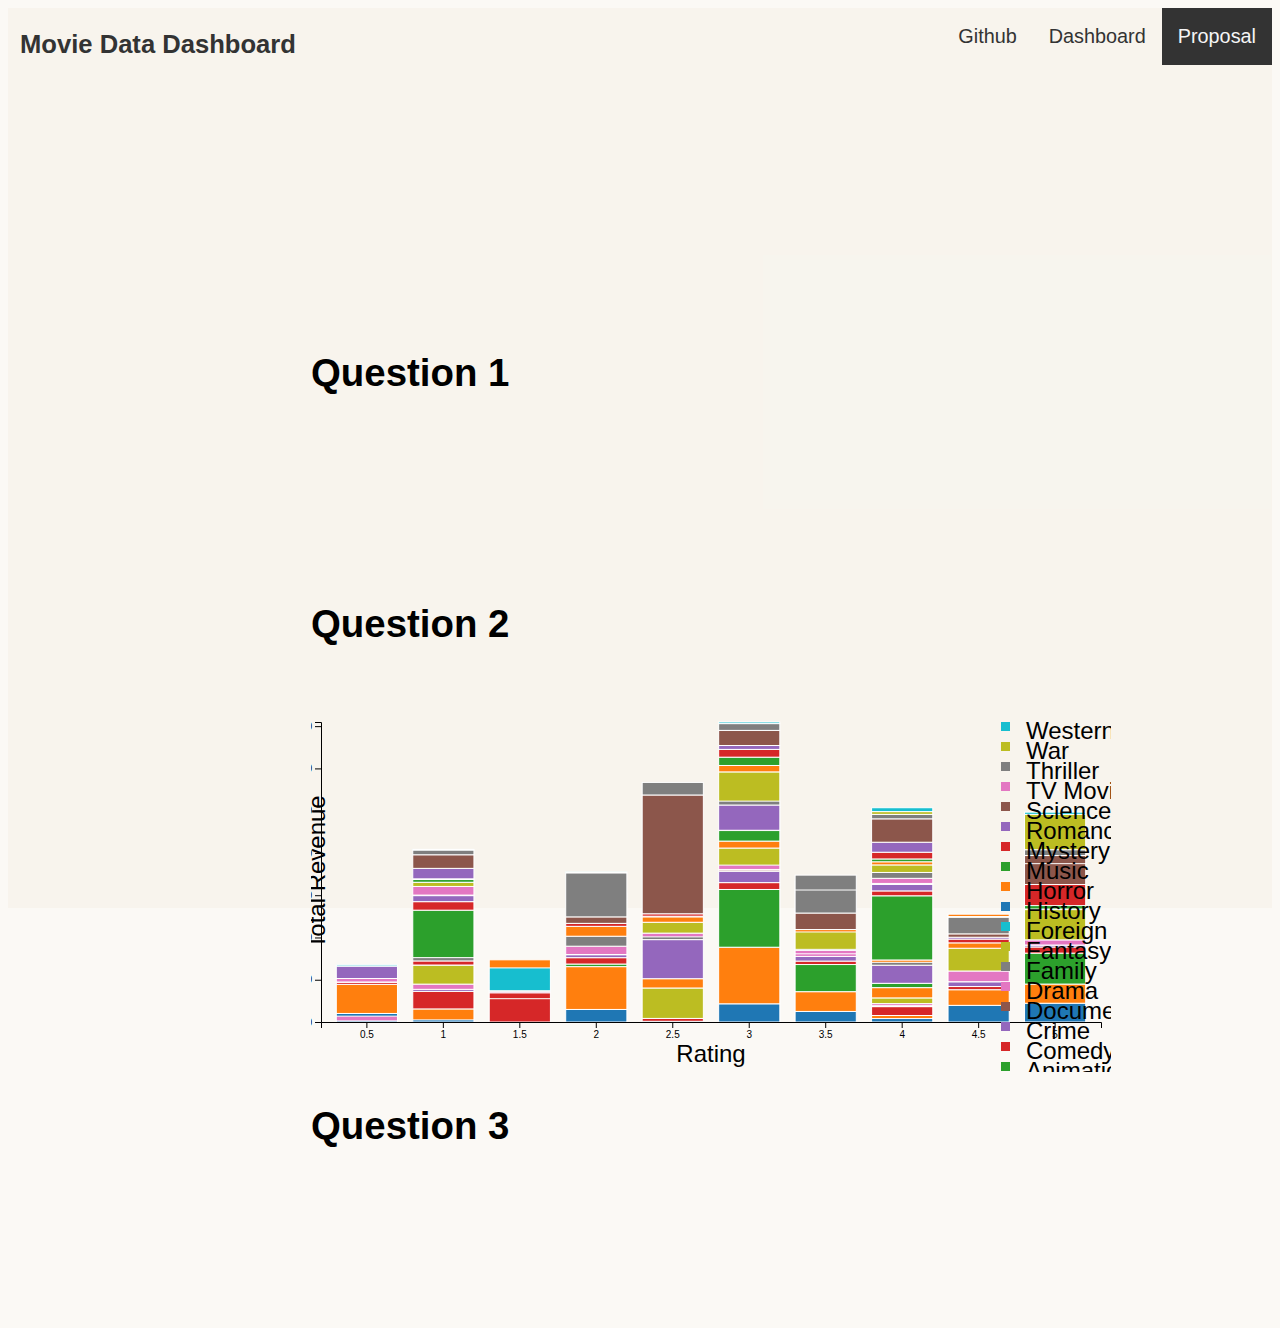
==== dashboard.html @ 43e020c4 "Update dashboard.html" ====
<!doctype html>
<html>
    <head>
        <meta charset="utf-8">
        <meta name="viewport" content="width=device-width, initial-scale=1">
        <title>Movie Data Dashboard for Data Viz</title>
         <!--Link CSS design file-->
            <link href="css/graphics_global.css" rel="stylesheet" type="text/css" />
            <link href="css/Layout_dashboard.css" rel="stylesheet" type="text/css" />
            <!-- Include D3.js library -->
        <script src="d3.v7.min.js"></script>
    </head>
    <style>
    </style>
    <div class="topnav">
        <a class="active" href="index.html">Proposal</a>
        <a href="dashboard.html">Dashboard</a>
        <a href="https://github.com/JonahRileyHuggins/DataVizDashboard">Github</a>
      
    </div>
    <div class="Information">
        <h1><strong>Question 1</strong></h1>
        <div class="question1">
            <!-- Create an SVG container for the plot -->
            <svg id="q1canvas"></svg>
        </div>
        <h1><strong>Question 2</strong></h1>
        <div class="question2">
            <!-- Create an SVG container for the plot -->
            <svg id="barchart" width="800" height="400"></svg>
        </div>
        <h1><strong>Question 3</strong></h1>
        <div class="question3">
            <!-- Create an SVG container for the plot -->
            <svg id="q3scatterplot"></svg>
				<svg id="q3legend"></svg>
        </div>
    </div>
    
    </div>
    <!-- Include JavaScript file -->
    <script src="javascript/q1.js"></script>
    <script src="javascript/q2.js"></script>
    <script src="javascript/q3.js"></script>
    <body>
        <div class="title">
            <h1>Movie Data Dashboard</h1>
        </div>

    </body>
</html>
---- css/graphics_global.css ----
body, html {
	height: 100%;
	Background-color: rgba(238, 233, 218, 0.26);
  }
  
  * {
	box-sizing: border-box;
  }


/* Add a black background color to the top navigation */
.topnav {
	background-color: None;
	overflow: hidden;
  }
  
  /* Style the links inside the navigation bar */
  .topnav a {
	float: right;
	color: #333;
	text-align: center;
	padding: 17px 16px;
	text-decoration: none;
	font-size: 1.55vw;
	font-family: Arial, Helvetica, sans-serif;
  }
  
  /* Change the color of links on hover */
  .topnav a:hover {
	background-color: #333;
	color: whitesmoke;
  }
  
  /* Add a color to the active/current link */
  .topnav a.active {
	background-color: #333;
	color: whitesmoke;
  }
  
  .title {
	background-color: rgba(0,0,0, 0.0); /* Black w/opacity/see-through */
	color: #333;
	font-weight: bold;
	font-family: Arial, Helvetica, sans-serif;
	position: absolute;
	top: 5%;
	left: 15%;
	transform: translate(-50%, -50%);
	z-index: 2;
	width: 30%;
	padding: 20px;
	text-align: left;
	font-size: 1vw;
  }
---- css/Layout_dashboard.css ----
/* Position text in the middle of the page/image */
.Information {
    background-color: rgba(255,255,255 1.0)
    font-weight: bold;
    font-family: Arial, Helvetica, sans-serif;
    font-color: initial;
    position: absolute;
    top: 70%;
    left: 60%;
    transform: translate(-50%, -50%);
    z-index: 2;
    padding: 55px;
    height: 80%;
    width: 80%;
    text-align: left;
    font-size: 120%;
  }

  /* CSS for individual question elements */
  .question1 {
    font-family: Arial, Helvetica, sans-serif;
    font-size: 24px;
    border: none;
    background: none;
    top: 20%;
    left: 50%;
}
  


  /* CSS for individual question elements */
  .question2 {
      font-family: Arial, Helvetica, sans-serif;
      font-size: 24px;
      border: none;
      background: none;
      top: 50%;
      left: 50%;
  }
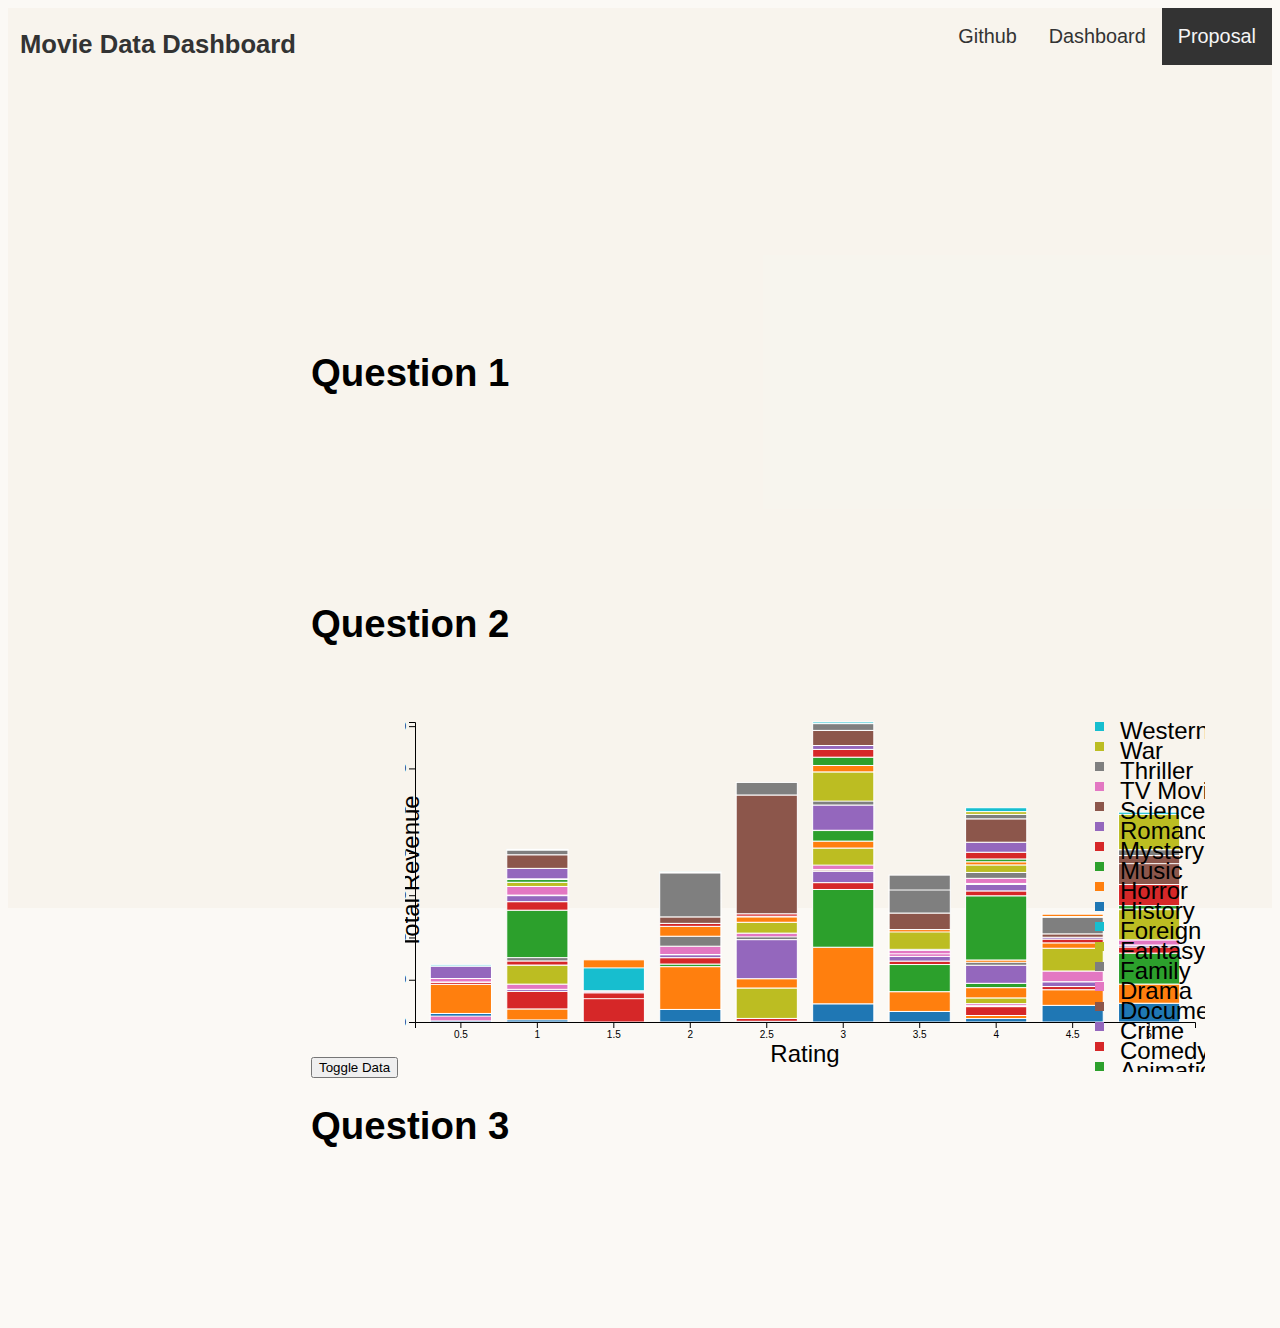
==== commit 724f3eb3: "modified:   dashboard.html 	deleted:    data/revenueVsRatings.csv 	deleted:    data/revenue_by_ratin" ====
--- a/dashboard.html
+++ b/dashboard.html
@@ -26,6 +26,7 @@
         </div>
         <h1><strong>Question 2</strong></h1>
         <div class="question2">
+            <button id="q2button">Toggle Data</button>
             <!-- Create an SVG container for the plot -->
             <svg id="barchart" width="800" height="400"></svg>
         </div>
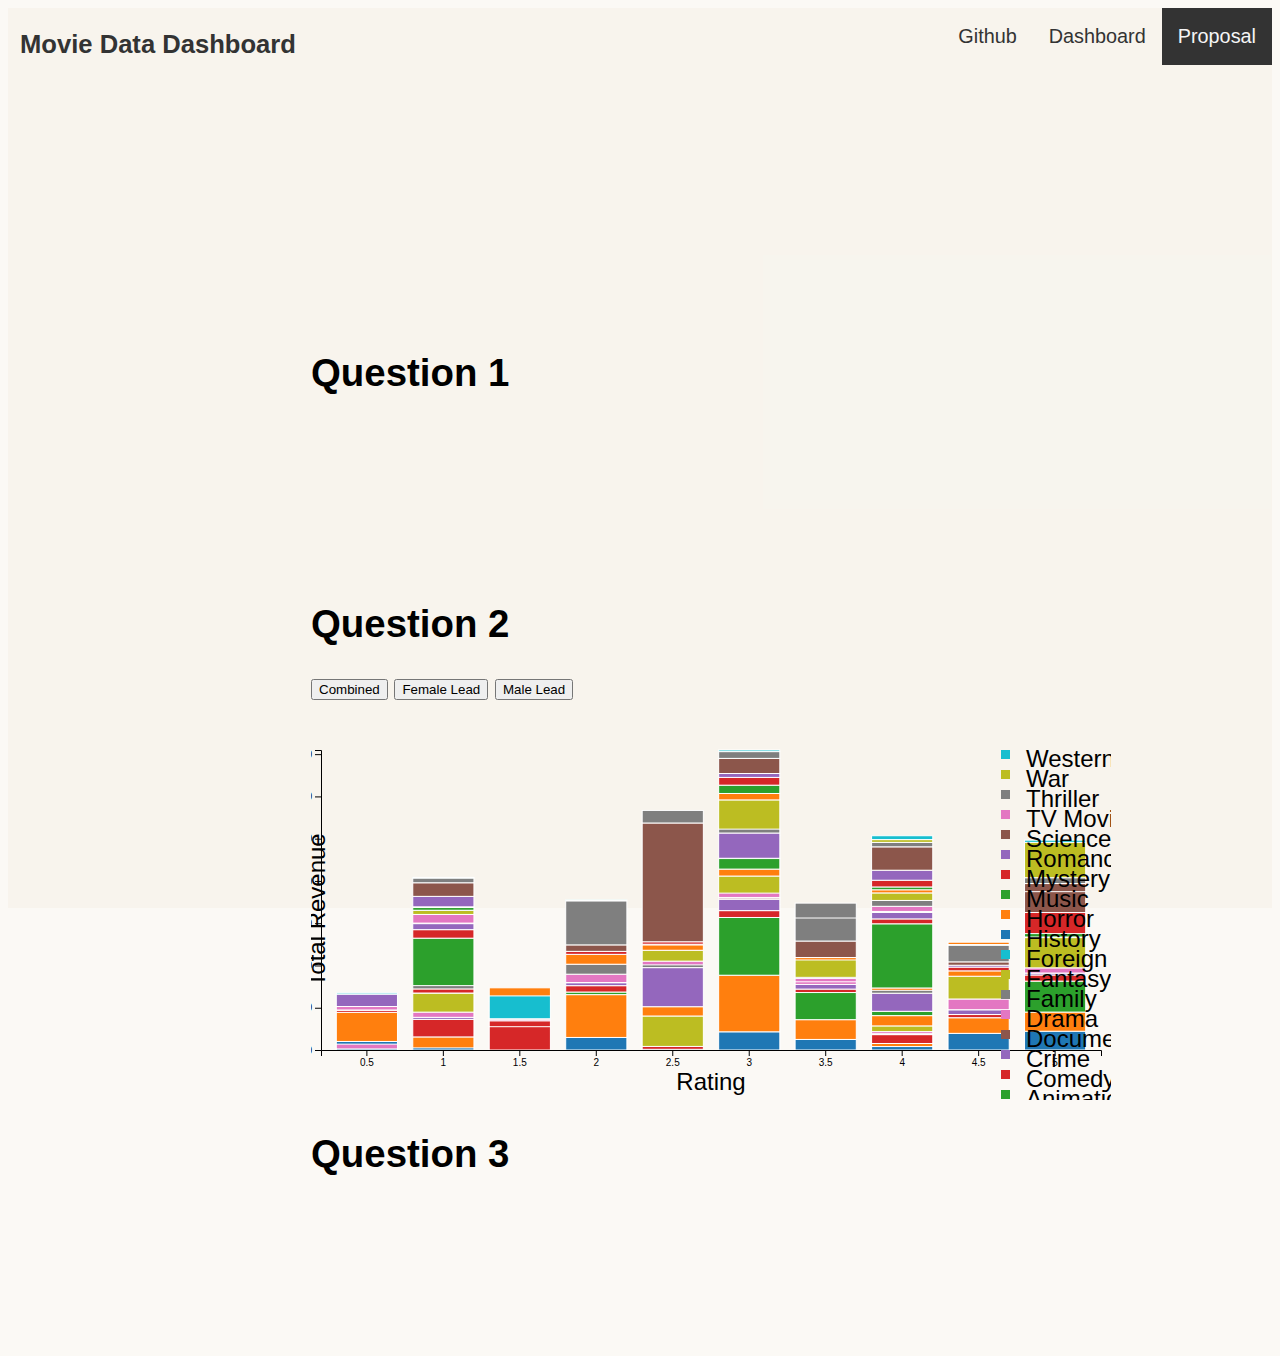
==== commit d100d6ec: "got gender oriented stacked barchart done" ====
--- a/dashboard.html
+++ b/dashboard.html
@@ -26,9 +26,11 @@
         </div>
         <h1><strong>Question 2</strong></h1>
         <div class="question2">
-            <button id="q2button">Toggle Data</button>
+            <button id="combined">Combined</button>
+            <button id="female">Female Lead</button>
+            <button id="male">Male Lead</button>
             <!-- Create an SVG container for the plot -->
-            <svg id="barchart" width="800" height="400"></svg>
+            <svg id="barchart" width="1000" height="600"></svg>
         </div>
         <h1><strong>Question 3</strong></h1>
         <div class="question3">
@@ -40,9 +42,9 @@
     
     </div>
     <!-- Include JavaScript file -->
-    <script src="javascript/q1.js"></script>
+    <!-- <script src="javascript/q1.js"></script> -->
     <script src="javascript/q2.js"></script>
-    <script src="javascript/q3.js"></script>
+    <!-- <script src="javascript/q3.js"></script> -->
     <body>
         <div class="title">
             <h1>Movie Data Dashboard</h1>
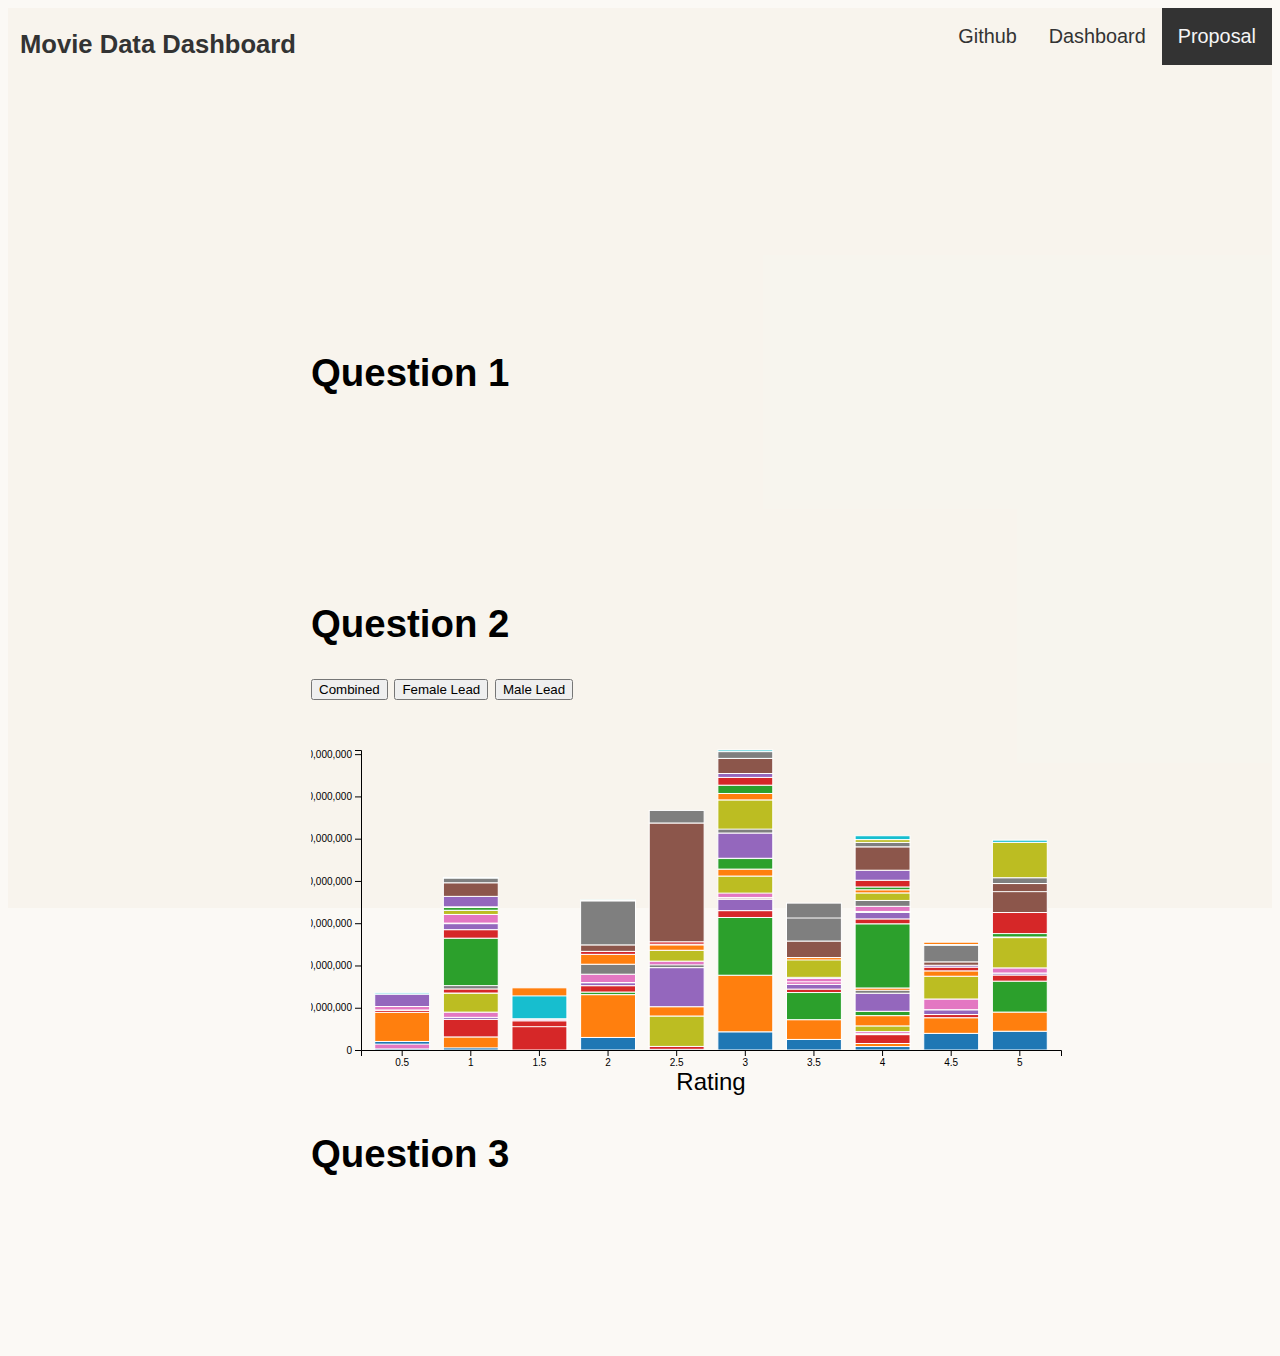
==== commit a473e502: "Merge branch 'main' into q2" ====
--- a/dashboard.html
+++ b/dashboard.html
@@ -42,9 +42,9 @@
     
     </div>
     <!-- Include JavaScript file -->
-    <!-- <script src="javascript/q1.js"></script> -->
+    <script src="javascript/q1.js"></script>
     <script src="javascript/q2.js"></script>
-    <!-- <script src="javascript/q3.js"></script> -->
+    <script src="javascript/q3.js"></script>
     <body>
         <div class="title">
             <h1>Movie Data Dashboard</h1>
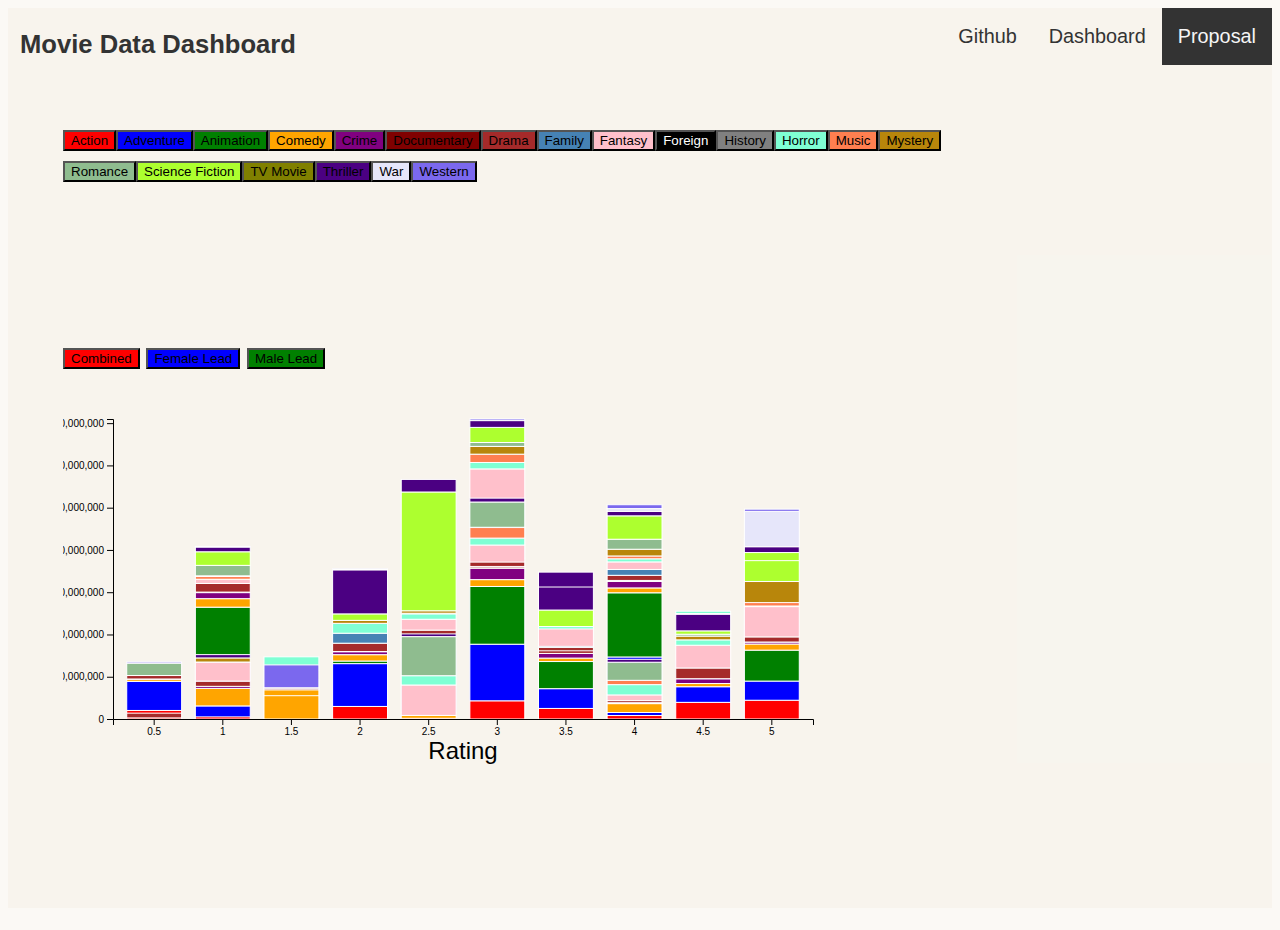
==== commit 07fa6ad8: "Added in legend across the top" ====
--- a/dashboard.html
+++ b/dashboard.html
@@ -18,21 +18,46 @@
         <a href="https://github.com/JonahRileyHuggins/DataVizDashboard">Github</a>
       
     </div>
+            <!-- Add buttons for each genre -->
+
     <div class="Information">
-        <h1><strong>Question 1</strong></h1>
+        
+        <div class="legend">
+            <button id="action">Action</button>
+            <button id="adventure">Adventure</button>
+            <button id="animation">Animation</button>
+            <button id="comedy">Comedy</button>
+            <button id="crime">Crime</button>
+            <button id="documentary">Documentary</button>
+            <button id="drama">Drama</button>
+            <button id="family">Family</button>
+            <button id="fantasy">Fantasy</button>
+            <button id="foreign">Foreign</button>
+            <button id="history">History</button>
+            <button id="horror">Horror</button>
+            <button id="music">Music</button>
+            <button id="mystery">Mystery</button>
+            <button id="romance">Romance</button>
+            <button id="science-fiction">Science Fiction</button>
+            <button id="tv-movie">TV Movie</button>
+            <button id="thriller">Thriller</button>
+            <button id="war">War</button>
+            <button id="western">Western</button>
+        </div>
+
         <div class="question1">
             <!-- Create an SVG container for the plot -->
             <svg id="q1canvas"></svg>
         </div>
-        <h1><strong>Question 2</strong></h1>
         <div class="question2">
-            <button id="combined">Combined</button>
-            <button id="female">Female Lead</button>
-            <button id="male">Male Lead</button>
+            <div id="buttonContainer">
+                <button id="combined">Combined</button>
+                <button id="female">Female Lead</button>
+                <button id="male">Male Lead</button>
+            </div>
             <!-- Create an SVG container for the plot -->
-            <svg id="barchart" width="1000" height="600"></svg>
+            <svg id="barchart" width="600" height="1000"></svg>
         </div>
-        <h1><strong>Question 3</strong></h1>
         <div class="question3">
             <!-- Create an SVG container for the plot -->
             <svg id="q3scatterplot"></svg>
--- a/css/Layout_dashboard.css
+++ b/css/Layout_dashboard.css
@@ -1,42 +1,94 @@
-
 /* Position text in the middle of the page/image */
 .Information {
-    background-color: rgba(255,255,255 1.0)
-    font-weight: bold;
-    font-family: Arial, Helvetica, sans-serif;
-    font-color: initial;
-    position: absolute;
-    top: 70%;
-    left: 60%;
-    transform: translate(-50%, -50%);
-    z-index: 2;
-    padding: 55px;
-    height: 80%;
-    width: 80%;
-    text-align: left;
-    font-size: 120%;
-  }
+  background-color: rgba(255,255,255 1.0)
+  font-weight: bold;
+  font-family: Arial, Helvetica, sans-serif;
+  font-color: initial;
+  position: absolute;
+  /* top: 55%; */
+  /* left: 25%; */
+  /* transform: translate(-50%, -50%); */
+  z-index: 2;
+  padding: 55px;
+  height: 80%;
+  width: 80%;
+  text-align: left;
+  font-size: 120%;
+}
 
-  /* CSS for individual question elements */
-  .question1 {
+#buttonContainer {
+  position: relative;
+}
+
+button {
+  margin-top: 10px; 
+}
+
+/* Apply color-coding to buttons */
+button#combined { background-color: red; }
+button#female { background-color: blue; }
+button#male { background-color: green; }
+
+/* Add color-coding for each genre button */
+button#action { background-color: red; }
+button#adventure { background-color: blue; }
+button#animation { background-color: green; }
+button#comedy { background-color: orange; }
+button#crime { background-color: purple; }
+button#documentary { background-color: maroon; }
+button#drama { background-color: brown; }
+button#family { background-color: steelblue; }
+button#fantasy { background-color: pink; }
+button#foreign { background-color: black; color: white;}
+button#history { background-color: gray; }
+button#horror { background-color: aquamarine; }
+button#music { background-color: coral; }
+button#mystery { background-color: darkgoldenrod; }
+button#romance { background-color: darkseagreen; }
+button#science-fiction { background-color: greenyellow; }
+button#tv-movie { background-color: olive; }
+button#thriller { background-color: indigo; }
+button#war { background-color: lavender; }
+button#western { background-color: mediumslateblue; }
+
+.color-box {
+  width: 20px;
+  height: 20px;
+  margin-right: 8px;
+  border: 1px solid #ccc;
+}
+
+.legend {
+  display: flex;
+  flex-wrap: wrap;
+}
+
+.legend-item {
+  display: flex;
+  align-items: center;
+  margin-right: 40px;
+  margin-bottom: 10px;
+}
+
+
+/* CSS for individual question elements */
+.question1 {
+  font-family: Arial, Helvetica, sans-serif;
+  font-size: 24px;
+  border: none;
+  background: none;
+  top: 10%;
+  left: 50%;
+}
+
+
+
+/* CSS for individual question elements */
+.question2 {
     font-family: Arial, Helvetica, sans-serif;
     font-size: 24px;
     border: none;
     background: none;
-    top: 20%;
+    top: 50%;
     left: 50%;
-}
-  
-
-
-  /* CSS for individual question elements */
-  .question2 {
-      font-family: Arial, Helvetica, sans-serif;
-      font-size: 24px;
-      border: none;
-      background: none;
-      top: 50%;
-      left: 50%;
-  }
-  
-  +}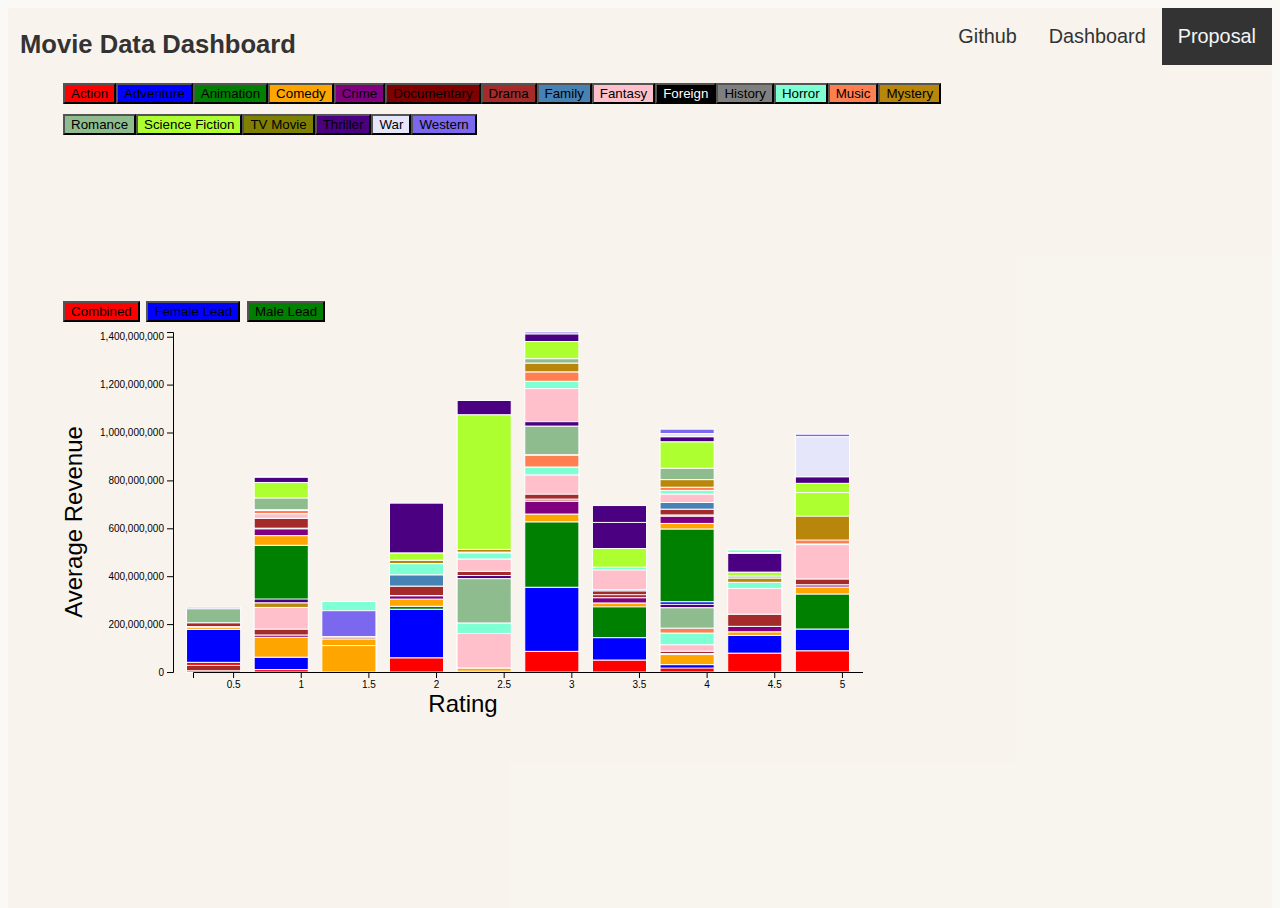
==== commit 793e90d4: "organizing for all plots to fit on screen" ====
--- a/dashboard.html
+++ b/dashboard.html
@@ -56,7 +56,7 @@
                 <button id="male">Male Lead</button>
             </div>
             <!-- Create an SVG container for the plot -->
-            <svg id="barchart" width="600" height="1000"></svg>
+            <svg id="barchart" width="1000" height="750"></svg>
         </div>
         <div class="question3">
             <!-- Create an SVG container for the plot -->
--- a/css/Layout_dashboard.css
+++ b/css/Layout_dashboard.css
@@ -5,12 +5,12 @@
   font-family: Arial, Helvetica, sans-serif;
   font-color: initial;
   position: absolute;
-  /* top: 55%; */
+  top: 2%;
   /* left: 25%; */
   /* transform: translate(-50%, -50%); */
   z-index: 2;
   padding: 55px;
-  height: 80%;
+  height: 90%;
   width: 80%;
   text-align: left;
   font-size: 120%;
@@ -91,4 +91,13 @@
     background: none;
     top: 50%;
     left: 50%;
+}
+
+.question3 {
+    font-family: Arial, Helvetica, sans-serif;
+    font-size: 24px;
+    border: none;
+    background: none;
+    top: 10%;
+    left: 100%;
 }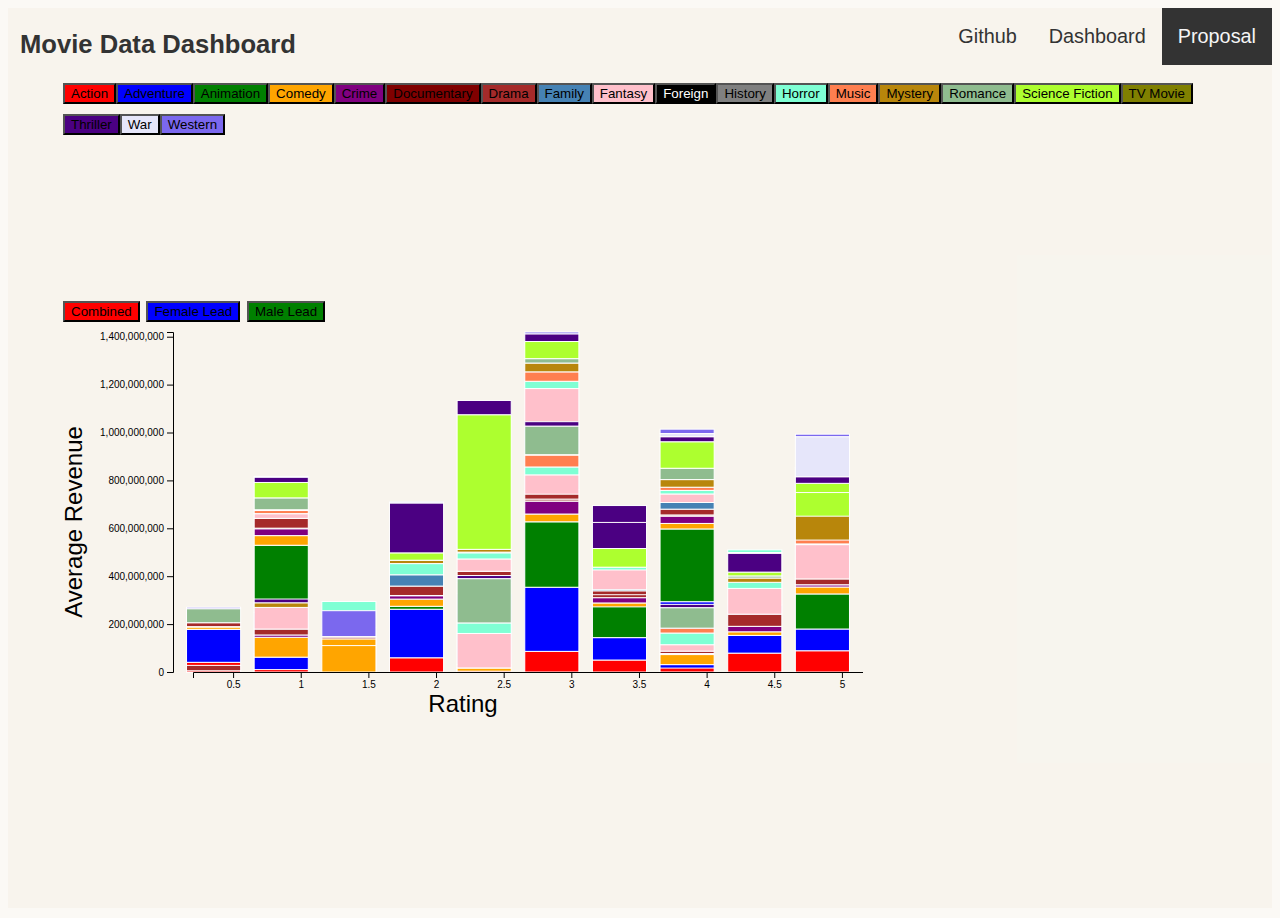
==== commit 76c65f16: "moving q3 to across from q1" ====
--- a/dashboard.html
+++ b/dashboard.html
@@ -58,12 +58,13 @@
             <!-- Create an SVG container for the plot -->
             <svg id="barchart" width="1000" height="750"></svg>
         </div>
+        </div>
         <div class="question3">
             <!-- Create an SVG container for the plot -->
             <svg id="q3scatterplot"></svg>
 				<svg id="q3legend"></svg>
         </div>
-    </div>
+    <!-- </div> -->
     
     </div>
     <!-- Include JavaScript file -->
--- a/css/Layout_dashboard.css
+++ b/css/Layout_dashboard.css
@@ -6,12 +6,10 @@
   font-color: initial;
   position: absolute;
   top: 2%;
-  /* left: 25%; */
-  /* transform: translate(-50%, -50%); */
   z-index: 2;
   padding: 55px;
   height: 90%;
-  width: 80%;
+  width: 100%;
   text-align: left;
   font-size: 120%;
 }
@@ -98,6 +96,11 @@
     font-size: 24px;
     border: none;
     background: none;
-    top: 10%;
-    left: 100%;
+    position: absolute;
+    top: 12%;
+    left: 50%;
+    z-index: 2;
+    padding: 55px;
+    height: 90%;
+    width: 50%;
 }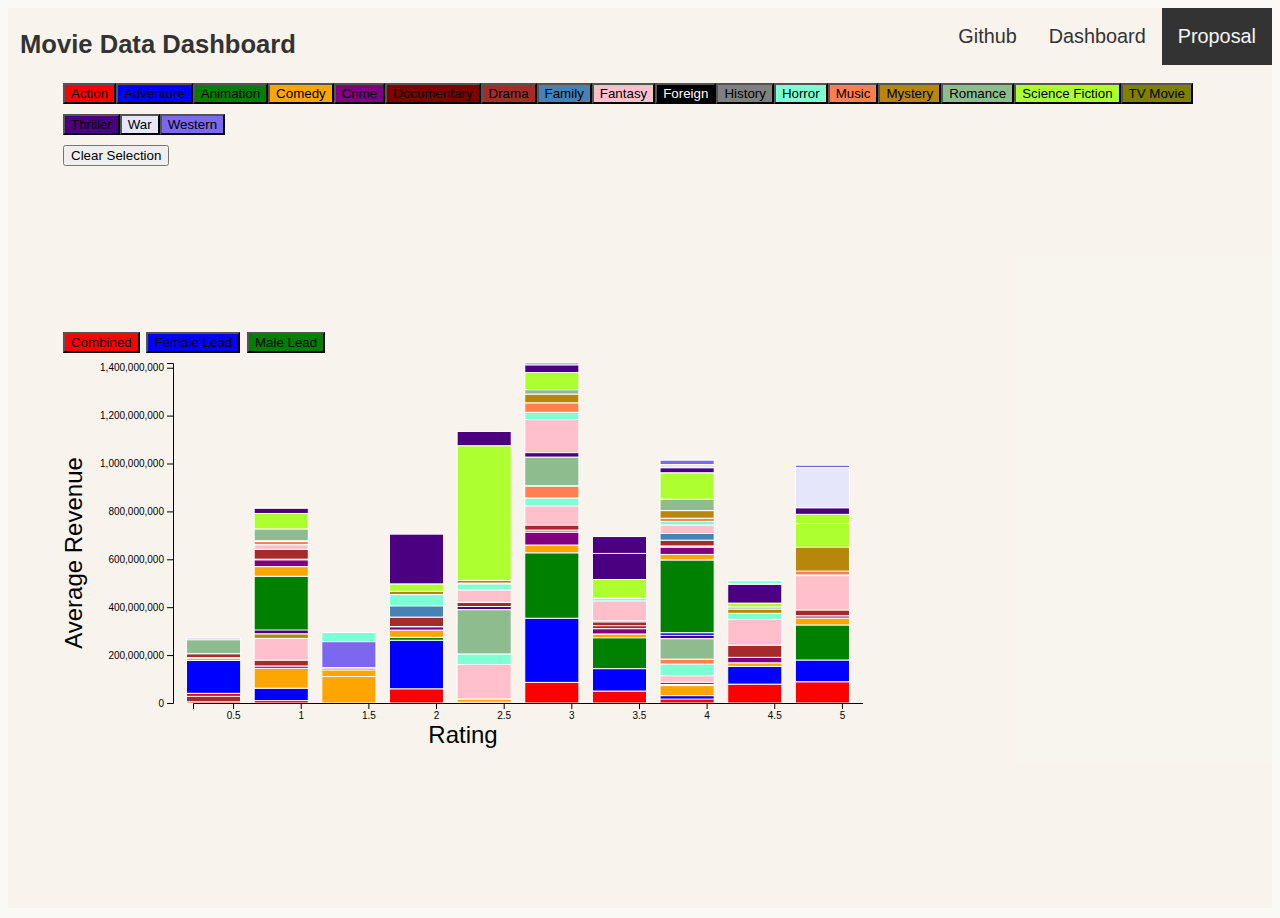
==== commit c708fd41: "Add q1 legend interaction+clear selection" ====
--- a/dashboard.html
+++ b/dashboard.html
@@ -19,30 +19,35 @@
       
     </div>
             <!-- Add buttons for each genre -->
-
+            <div class="title">
+                <h1>Movie Data Dashboard</h1>
+            </div>
     <div class="Information">
         
         <div class="legend">
-            <button id="action">Action</button>
-            <button id="adventure">Adventure</button>
-            <button id="animation">Animation</button>
-            <button id="comedy">Comedy</button>
-            <button id="crime">Crime</button>
-            <button id="documentary">Documentary</button>
-            <button id="drama">Drama</button>
-            <button id="family">Family</button>
-            <button id="fantasy">Fantasy</button>
-            <button id="foreign">Foreign</button>
-            <button id="history">History</button>
-            <button id="horror">Horror</button>
-            <button id="music">Music</button>
-            <button id="mystery">Mystery</button>
-            <button id="romance">Romance</button>
-            <button id="science-fiction">Science Fiction</button>
-            <button id="tv-movie">TV Movie</button>
-            <button id="thriller">Thriller</button>
-            <button id="war">War</button>
-            <button id="western">Western</button>
+            <button class="legend-button" id="action">Action</button>
+            <button class="legend-button" id="adventure">Adventure</button>
+            <button class="legend-button" id="animation">Animation</button>
+            <button class="legend-button" id="comedy">Comedy</button>
+            <button class="legend-button" id="crime">Crime</button>
+            <button class="legend-button" id="documentary">Documentary</button>
+            <button class="legend-button" id="drama">Drama</button>
+            <button class="legend-button" id="family">Family</button>
+            <button class="legend-button" id="fantasy">Fantasy</button>
+            <button class="legend-button" id="foreign">Foreign</button>
+            <button class="legend-button" id="history">History</button>
+            <button class="legend-button" id="horror">Horror</button>
+            <button class="legend-button" id="music">Music</button>
+            <button class="legend-button" id="mystery">Mystery</button>
+            <button class="legend-button" id="romance">Romance</button>
+            <button class="legend-button" id="science-fiction">Science Fiction</button>
+            <button class="legend-button" id="tv-movie">TV Movie</button>
+            <button class="legend-button" id="thriller">Thriller</button>
+            <button class="legend-button" id="war">War</button>
+            <button class="legend-button" id="western">Western</button>
+        </div>
+        <div class="clear-selection">
+            <button id="clear">Clear Selection</button>
         </div>
 
         <div class="question1">
@@ -71,10 +76,4 @@
     <script src="javascript/q1.js"></script>
     <script src="javascript/q2.js"></script>
     <script src="javascript/q3.js"></script>
-    <body>
-        <div class="title">
-            <h1>Movie Data Dashboard</h1>
-        </div>
-
-    </body>
 </html>
